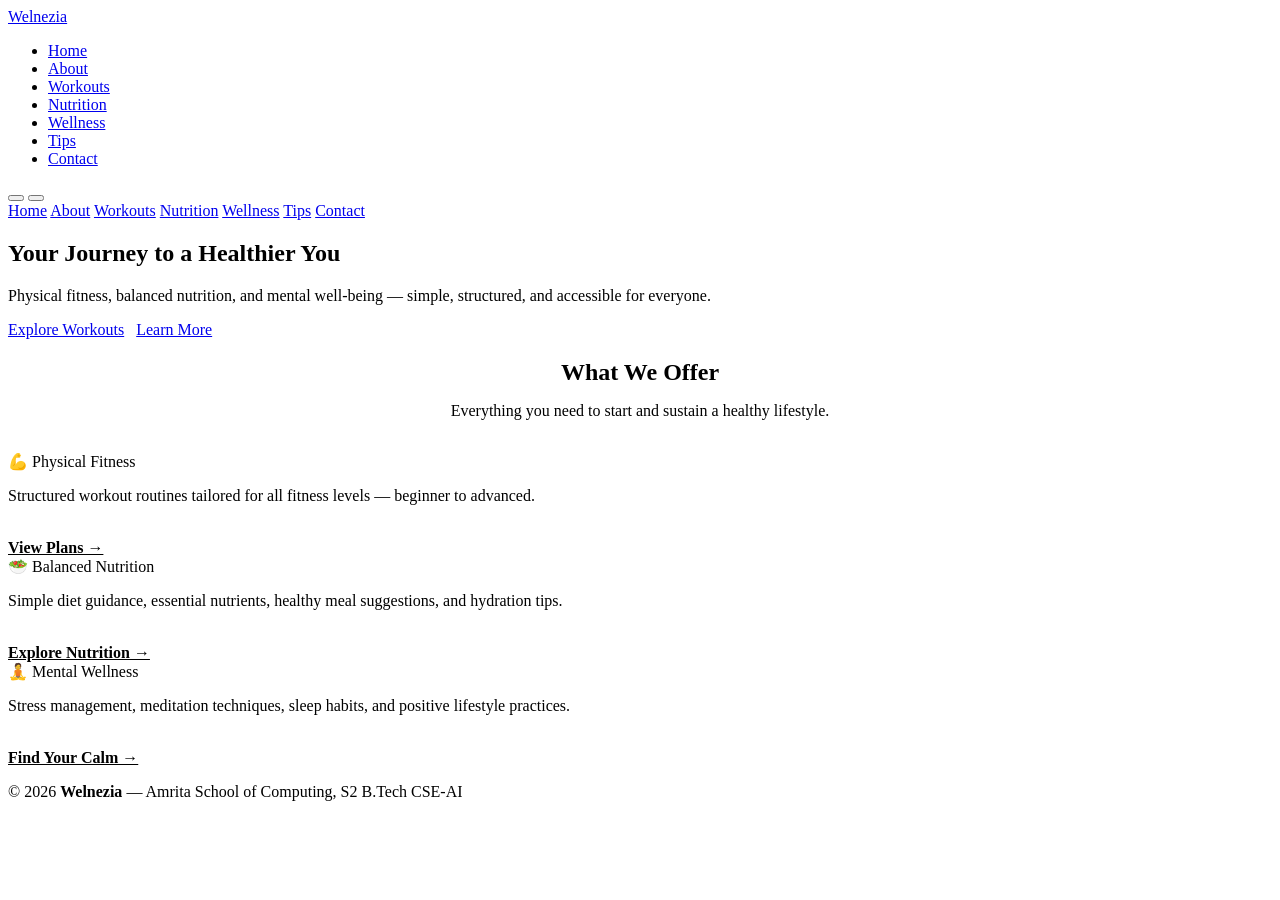
==== index.html @ d92b222f "updated index.html" ====
<!DOCTYPE html>
<html lang="en">
<head>
  <meta charset="UTF-8">
  <meta name="viewport" content="width=device-width, initial-scale=1.0">
  <title>Welnezia | Home</title>
  <meta name="description" content="Welnezia – Home. Health, fitness and mental wellness.">
  <meta name="keywords" content="health, fitness, diet, wellness, workout, nutrition">
  <meta property="og:title" content="Welnezia | Home">
  <meta property="og:image" content="https://picsum.photos/seed/welnezia/1200/630">
  <link rel="preconnect" href="https://fonts.googleapis.com">
  <link rel="preconnect" href="https://fonts.gstatic.com" crossorigin>
  <link href="https://fonts.googleapis.com/css2?family=Nova+Mono&family=Nova+Round&display=swap" rel="stylesheet">
  <link rel="stylesheet" href="css/style.css">
  <link rel="icon" href="data:image/svg+xml,<svg xmlns=%22http://www.w3.org/2000/svg%22 viewBox=%220 0 100 100%22><text y=%22.9em%22 font-size=%2290%22>🌿</text></svg>">
</head>
<body>
  <header>
    <a href="index.html" class="logo">Welnezia</a>
    <nav>
      <ul class="nav-links">
        <li><a href="index.html">Home</a></li>
        <li><a href="about.html">About</a></li>
        <li><a href="workouts.html">Workouts</a></li>
        <li><a href="nutrition.html">Nutrition</a></li>
        <li><a href="mental.html">Wellness</a></li>
        <li><a href="tips.html">Tips</a></li>
        <li><a href="contact.html">Contact</a></li>
      </ul>
    </nav>
    <div class="nav-controls">
      <button id="theme-toggle" aria-label="Toggle theme"></button>
      <button id="hamburger" aria-label="Open menu"></button>
    </div>
  </header>
  <div id="mobile-menu">
    <a href="index.html">Home</a>
    <a href="about.html">About</a>
    <a href="workouts.html">Workouts</a>
    <a href="nutrition.html">Nutrition</a>
    <a href="mental.html">Wellness</a>
    <a href="tips.html">Tips</a>
    <a href="contact.html">Contact</a>
  </div>
  <main>

    <section class="hero">
      <h1>Your Journey to a Healthier You</h1>
      <p>Physical fitness, balanced nutrition, and mental well-being — simple, structured, and accessible for everyone.</p>
      <a href="workouts.html" class="btn">Explore Workouts</a>
      &nbsp;
      <a href="about.html" class="btn" style="background:var(--green-600)">Learn More</a>
    </section>

    <section>
      <h2 style="text-align:center; margin-bottom:0.5rem;">What We Offer</h2>
      <p style="text-align:center; color:var(--text-muted); margin-bottom:2rem;">Everything you need to start and sustain a healthy lifestyle.</p>
      <div class="grid-container">
        <div class="card">
          <div class="card-heading">💪 Physical Fitness</div>
          <div class="card-body"><p>Structured workout routines tailored for all fitness levels — beginner to advanced.</p><br><a href="workouts.html" style="color:var(--primary); font-weight:700;">View Plans →</a></div>
        </div>
        <div class="card">
          <div class="card-heading">🥗 Balanced Nutrition</div>
          <div class="card-body"><p>Simple diet guidance, essential nutrients, healthy meal suggestions, and hydration tips.</p><br><a href="nutrition.html" style="color:var(--primary); font-weight:700;">Explore Nutrition →</a></div>
        </div>
        <div class="card">
          <div class="card-heading">🧘 Mental Wellness</div>
          <div class="card-body"><p>Stress management, meditation techniques, sleep habits, and positive lifestyle practices.</p><br><a href="mental-wellness.html" style="color:var(--primary); font-weight:700;">Find Your Calm →</a></div>
        </div>
      </div>
    </section>
  </main>
  <footer>
    <p>&copy; 2026 <strong>Welnezia</strong> &mdash; Amrita School of Computing, S2 B.Tech CSE-AI</p>
  </footer>
  <script src="js/script.js"></script>
</body>
</html>
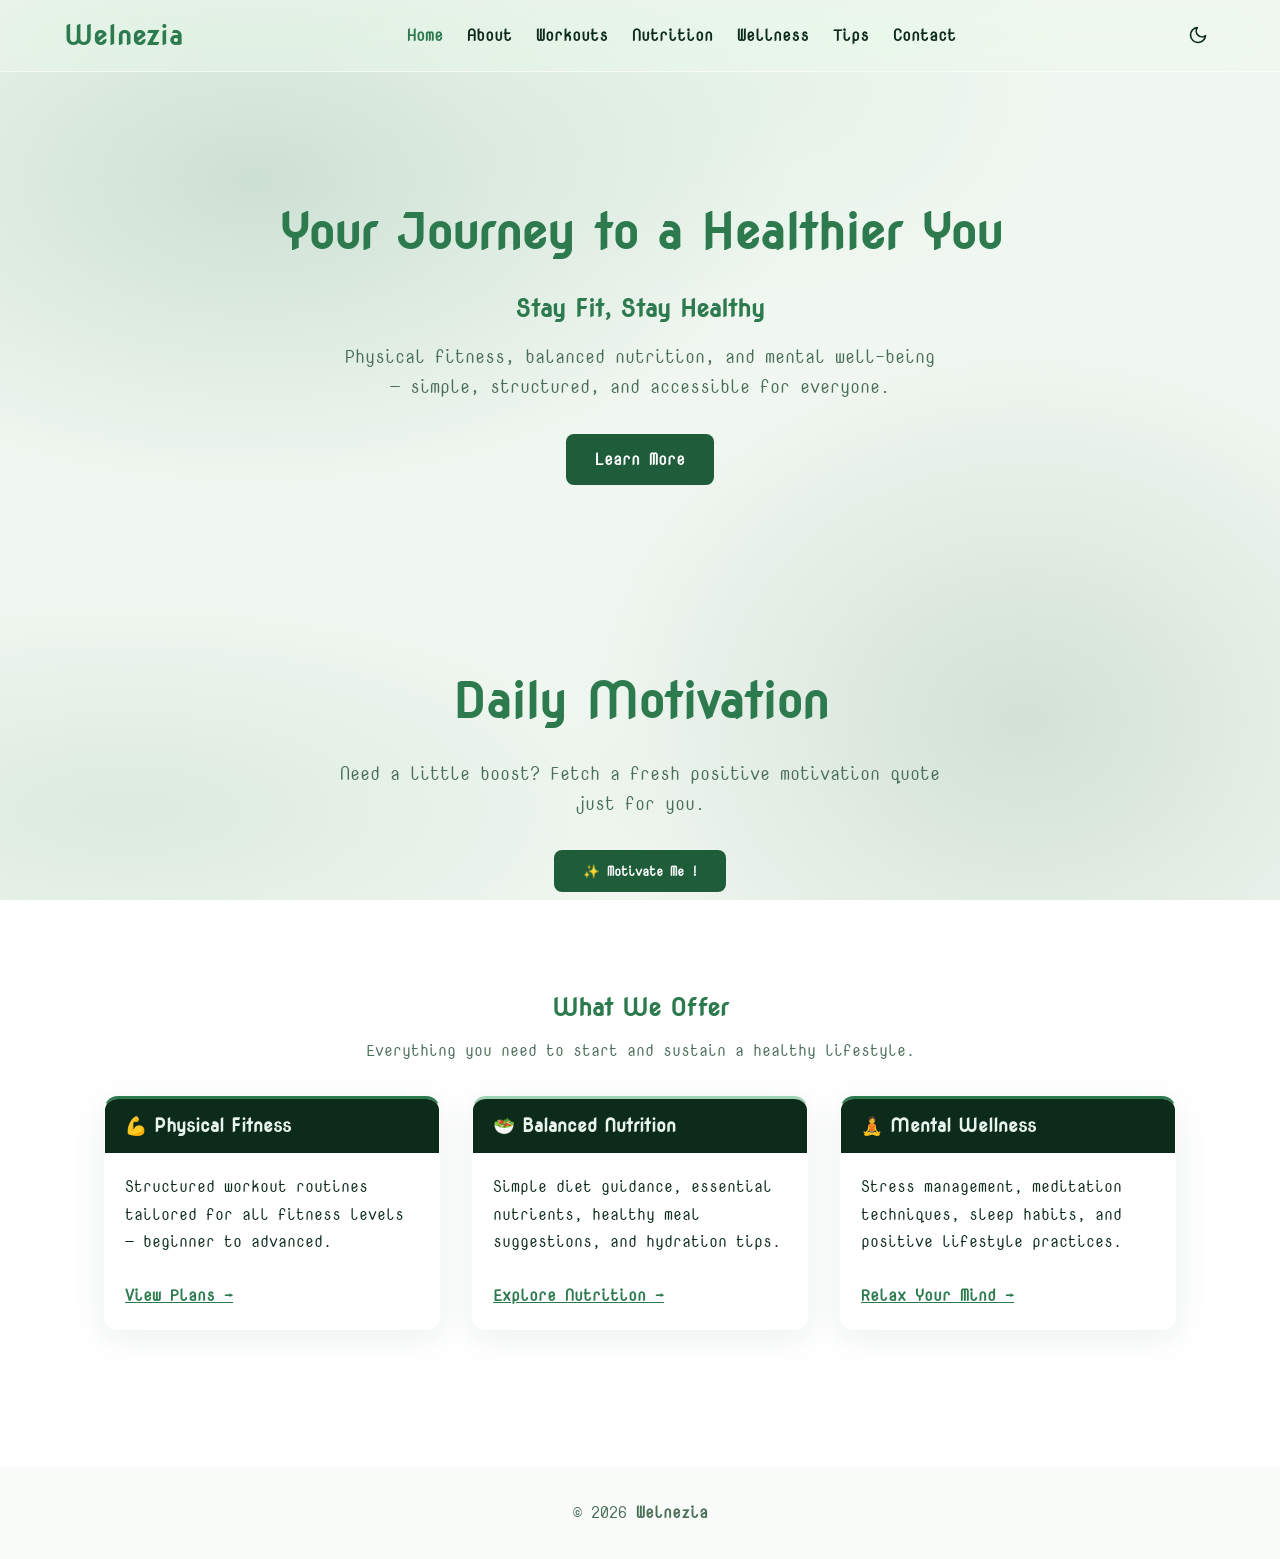
==== commit dfc25dbd: "updated homepage" ====
--- a/index.html
+++ b/index.html
@@ -12,19 +12,18 @@
   <link rel="preconnect" href="https://fonts.gstatic.com" crossorigin>
   <link href="https://fonts.googleapis.com/css2?family=Nova+Mono&family=Nova+Round&display=swap" rel="stylesheet">
   <link rel="stylesheet" href="css/style.css">
-  <link rel="icon" href="data:image/svg+xml,<svg xmlns=%22http://www.w3.org/2000/svg%22 viewBox=%220 0 100 100%22><text y=%22.9em%22 font-size=%2290%22>🌿</text></svg>">
 </head>
 <body>
   <header>
     <a href="index.html" class="logo">Welnezia</a>
     <nav>
       <ul class="nav-links">
-        <li><a href="index.html">Home</a></li>
+        <li><a href="index.html" class="active">Home</a></li>
         <li><a href="about.html">About</a></li>
         <li><a href="workouts.html">Workouts</a></li>
         <li><a href="nutrition.html">Nutrition</a></li>
         <li><a href="mental.html">Wellness</a></li>
-        <li><a href="tips.html">Tips</a></li>
+        <li><a href="blogs.html">Tips</a></li>
         <li><a href="contact.html">Contact</a></li>
       </ul>
     </nav>
@@ -34,22 +33,34 @@
     </div>
   </header>
   <div id="mobile-menu">
-    <a href="index.html">Home</a>
+    <a href="index.html" class="active">Home</a>
     <a href="about.html">About</a>
     <a href="workouts.html">Workouts</a>
     <a href="nutrition.html">Nutrition</a>
     <a href="mental.html">Wellness</a>
-    <a href="tips.html">Tips</a>
+    <a href="blogs.html">Tips</a>
     <a href="contact.html">Contact</a>
   </div>
   <main>
 
     <section class="hero">
       <h1>Your Journey to a Healthier You</h1>
+      <h2>Stay Fit, Stay Healthy</h2>
       <p>Physical fitness, balanced nutrition, and mental well-being — simple, structured, and accessible for everyone.</p>
-      <a href="workouts.html" class="btn">Explore Workouts</a>
-      &nbsp;
       <a href="about.html" class="btn" style="background:var(--green-600)">Learn More</a>
+    </section>
+
+    <!-- Daily Motivation Widget -->
+    <section class="hero">
+      <div class="motivation-section">
+        <h1>Daily Motivation</h1>
+        <p class="subtitle">Need a little boost? Fetch a fresh positive motivation quote just for you.</p>
+        <button class="btn" id="motivationBtn" style="background:var(--green-600)">✨ Motivate Me !</button>
+        <p id="motivationError"></p>
+        <div id="motivationBox">
+          <h1 id="motivationText"></h1>
+        </div>
+      </div>
     </section>
 
     <section>
@@ -66,14 +77,15 @@
         </div>
         <div class="card">
           <div class="card-heading">🧘 Mental Wellness</div>
-          <div class="card-body"><p>Stress management, meditation techniques, sleep habits, and positive lifestyle practices.</p><br><a href="mental-wellness.html" style="color:var(--primary); font-weight:700;">Find Your Calm →</a></div>
+          <div class="card-body"><p>Stress management, meditation techniques, sleep habits, and positive lifestyle practices.</p><br><a href="mental.html" style="color:var(--primary); font-weight:700;">Relax Your Mind →</a></div>
         </div>
       </div>
     </section>
   </main>
   <footer>
-    <p>&copy; 2026 <strong>Welnezia</strong> &mdash; Amrita School of Computing, S2 B.Tech CSE-AI</p>
+    <p>&copy; 2026 <strong>Welnezia</strong></p>
   </footer>
   <script src="js/script.js"></script>
+  <script src="js/api.js"></script>
 </body>
 </html>
--- a/css/style.css
+++ b/css/style.css
@@ -0,0 +1,389 @@
+@import url('https://fonts.googleapis.com/css2?family=Nova+Mono&family=Nova+Round&display=swap');
+
+/* ── Reset ── */
+*, *::before, *::after { box-sizing: border-box; margin: 0; padding: 0; }
+html {
+  scroll-behavior: smooth;
+  font-size: 16px;
+}
+body {
+  overflow-x: clip;
+  max-width: 100%;
+}
+
+/* ── CSS Variables ── */
+:root {
+  --green-50:  #e8f5ee;
+  --green-100: #c8e6d4;
+  --green-200: #a0d4b4;
+  --green-400: #2d7a4f;
+  --green-600: #1e5c3a;
+  --green-800: #133d27;
+  --green-900: #0d2b1a;
+
+  --bg:                #f0f7f0;
+  --surface:           rgba(255,255,255,0.55);
+  --primary:           var(--green-400);
+  --text:              #0d2b1a;
+  --text-muted:        #4a6e57;
+  --border:            rgba(255,255,255,0.70);
+  --card-heading-bg:   var(--green-900);
+  --card-heading-text: var(--green-50);
+  --shadow:            0 8px 32px rgba(45,122,79,0.10);
+  --nav-bg:            rgba(240,247,240,0.45);
+  --nav-border:        rgba(255,255,255,0.60);
+  --error:             #b91c1c;
+  --font-display:      'Nova Round', system-ui, sans-serif;
+  --font-body:         'Nova Mono', monospace;
+}
+
+[data-theme="dark"] {
+  --bg:                #0a0f0b;
+  --surface:           rgba(20,35,25,0.60);
+  --primary:           #4db87a;
+  --text:              #e8f5ee;
+  --text-muted:        #8aab8a;
+  --border:            rgba(255,255,255,0.07);
+  --card-heading-bg:   var(--green-50);
+  --card-heading-text: var(--green-900);
+  --shadow:            0 8px 32px rgba(0,0,0,0.50);
+  --nav-bg:            rgba(10,15,11,0.55);
+  --nav-border:        rgba(255,255,255,0.08);
+  --error:             #f87171;
+}
+
+/* ── Mesh Gradient Background ── */
+body {
+  font-family: var(--font-body);
+  color: var(--text);
+  line-height: 1.7;
+  min-height: 100vh;
+  transition: color 0.3s;
+}
+
+body::before {
+  content: '';
+  position: fixed;
+  inset: 0;
+  z-index: -1;
+  background:
+    radial-gradient(ellipse 60% 50% at 20% 20%, rgba(45,122,79,0.18) 0%, transparent 70%),
+    radial-gradient(ellipse 50% 60% at 80% 80%, rgba(30,92,58,0.14) 0%, transparent 70%),
+    radial-gradient(ellipse 40% 40% at 60% 10%, rgba(160,212,180,0.12) 0%, transparent 60%),
+    radial-gradient(ellipse 70% 40% at 10% 90%, rgba(45,122,79,0.10) 0%, transparent 60%),
+    var(--bg);
+  transition: background 0.3s;
+}
+
+[data-theme="dark"] body::before {
+  background:
+    radial-gradient(ellipse 50% 40% at 15% 25%, rgba(20,50,30,0.55) 0%, transparent 70%),
+    radial-gradient(ellipse 40% 50% at 85% 75%, rgba(13,43,26,0.50) 0%, transparent 70%),
+    radial-gradient(ellipse 30% 35% at 55% 5%,  rgba(30,60,40,0.30) 0%, transparent 60%),
+    radial-gradient(ellipse 60% 30% at 5%  95%, rgba(10,25,15,0.40) 0%, transparent 60%),
+    var(--bg);
+}
+
+/* ── Glassmorphism Navbar ── */
+header {
+  background: var(--nav-bg);
+  backdrop-filter: blur(24px) saturate(180%);
+  -webkit-backdrop-filter: blur(24px) saturate(180%);
+  border-bottom: 1px solid var(--nav-border);
+  padding: 0.85rem 5%;
+  display: flex;
+  justify-content: space-between;
+  align-items: center;
+  position: sticky;
+  top: 0;
+  z-index: 1000;
+  width: 100%;
+}
+
+.logo {
+  font-family: var(--font-display);
+  font-size: 1.6rem;
+  font-weight: 700;
+  color: var(--primary);
+  text-decoration: none;
+  letter-spacing: 1px;
+}
+
+.nav-links {
+  display: flex;
+  list-style: none;
+  gap: 1.5rem;
+  align-items: center;
+}
+
+.nav-links a {
+  text-decoration: none;
+  color: var(--text);
+  font-family: var(--font-body);
+  font-weight: 600;
+  transition: color 0.2s;
+}
+
+.nav-links a:hover,
+.nav-links a.active { color: var(--primary); }
+
+.nav-controls {
+  display: flex;
+  align-items: center;
+  gap: 0.5rem;
+}
+
+#theme-toggle, #hamburger {
+  background: none;
+  border: none;
+  cursor: pointer;
+  color: var(--text);
+  display: flex;
+  align-items: center;
+  justify-content: center;
+  width: 36px;    /* ← ADDED */
+  height: 36px;   /* ← ADDED */
+  padding: 6px;
+  border-radius: 6px;
+  transition: background 0.2s;
+}
+
+#theme-toggle:hover, #hamburger:hover { background: rgba(45,122,79,0.12); }
+
+/* ── Mobile Menu ── */
+#mobile-menu {
+  display: none;
+  position: fixed;
+  top: 57px;
+  left: 0;
+  right: 0;
+  background: var(--nav-bg);
+  backdrop-filter: blur(24px) saturate(180%);
+  -webkit-backdrop-filter: blur(24px) saturate(180%);
+  border-bottom: 1px solid var(--nav-border);
+  padding: 1rem 5%;
+  flex-direction: column;
+  gap: 1rem;
+  z-index: 1001;
+  width: 100%;
+}
+
+#mobile-menu.open { display: flex; }
+
+#mobile-menu a {
+  text-decoration: none;
+  color: var(--text);
+  font-family: var(--font-body);
+  font-weight: 600;
+  padding: 0.5rem 0;
+  border-bottom: 1px solid var(--border);
+  transition: color 0.2s;
+}
+
+#mobile-menu a:hover { color: var(--primary); }
+
+#hamburger { display: none; }
+
+@media (max-width: 768px) {
+  .nav-links { display: none; }
+  #hamburger  { display: flex; }
+}
+
+/* ── Main Layout ── */
+main {
+  max-width: 1200px;
+  margin: 0 auto;
+  padding: 2.5rem 5%;
+  min-height: 80vh;
+  width: 100%;
+}
+
+h1, h2, h3, h4 {
+  font-family: var(--font-display);
+  color: var(--primary);
+  margin-bottom: 0.75rem;
+}
+
+/* ── Hero Section ── */
+.hero {
+  text-align: center;
+  padding: 5rem 1rem 4rem;
+}
+
+.hero h1 { font-size: 3rem; margin-bottom: 1rem; }
+.hero p  { font-size: 1.1rem; color: var(--text-muted); max-width: 600px; margin: 0 auto 2rem; }
+
+/* ── Glass Cards ── */
+.card {
+  background: var(--surface);
+  backdrop-filter: blur(16px) saturate(160%);
+  -webkit-backdrop-filter: blur(16px) saturate(160%);
+  border: 1px solid var(--border);
+  border-radius: 14px;
+  box-shadow: var(--shadow);
+  overflow: hidden;
+  transition: transform 0.3s, box-shadow 0.3s;
+}
+
+.card:hover {
+  transform: translateY(-6px);
+  box-shadow: 0 16px 48px rgba(45,122,79,0.18);
+}
+
+.card-heading {
+  background: var(--card-heading-bg);
+  color: var(--card-heading-text);
+  font-family: var(--font-display);
+  font-size: 1.1rem;
+  font-weight: 700;
+  padding: 0.75rem 1.25rem;
+}
+
+.card-body { padding: 1.25rem; }
+
+/* ── Grid ── */
+.grid-container {
+  display: grid;
+  grid-template-columns: repeat(auto-fit, minmax(280px, 1fr));
+  gap: 2rem;
+  margin: 2rem 0;
+}
+
+/* ── Buttons ── */
+.btn {
+  display: inline-block;
+  padding: 0.75rem 1.8rem;
+  background: var(--primary);
+  color: #fff;
+  border: none;
+  border-radius: 8px;
+  cursor: pointer;
+  font-family: var(--font-body);
+  font-weight: 700;
+  text-decoration: none;
+  transition: transform 0.2s, filter 0.2s;
+}
+
+.btn:hover { transform: translateY(-2px); filter: brightness(1.12); }
+
+/* ── Tables ── */
+table           { width: 100%; border-collapse: collapse; margin: 2rem 0; }
+caption         { padding: 0.75rem; font-family: var(--font-display); color: var(--text-muted); }
+th, td          { padding: 0.85rem 1rem; border: 1px solid rgba(45,122,79,0.2); text-align: left; }
+thead th        { background: var(--green-400); color: #fff; font-family: var(--font-display); }
+tbody tr:nth-child(even) { background: rgba(45,122,79,0.05); }
+tfoot td        { font-weight: bold; background: rgba(45,122,79,0.08); }
+
+/* ── Forms ── */
+form {
+  background: var(--surface);
+  backdrop-filter: blur(16px);
+  -webkit-backdrop-filter: blur(16px);
+  border: 1px solid var(--border);
+  border-radius: 14px;
+  padding: 2rem;
+  max-width: 620px;
+  margin: 0 auto;
+  display: flex;
+  flex-direction: column;
+  gap: 1rem;
+  width: 100%;
+}
+
+fieldset { border: 1px solid rgba(45,122,79,0.25); padding: 1.25rem; border-radius: 8px; }
+legend   { padding: 0 0.5rem; color: var(--primary); font-family: var(--font-display); }
+label    { font-weight: 600; display: block; margin-top: 0.5rem; }
+
+input[type="text"],
+input[type="email"],
+input[type="tel"],
+input[type="date"],
+input[type="number"],
+select, textarea {
+  width: 100%;
+  padding: 0.7rem 1rem;
+  border: 1px solid rgba(45,122,79,0.3);
+  border-radius: 6px;
+  background: rgba(255,255,255,0.3);
+  color: var(--text);
+  font-family: var(--font-body);
+  margin-top: 0.3rem;
+}
+
+[data-theme="dark"] input,
+[data-theme="dark"] select,
+[data-theme="dark"] textarea { background: rgba(20,50,30,0.4); }
+
+input:focus, textarea:focus, select:focus { outline: 2px solid var(--primary); }
+.error-msg { color: var(--error); font-size: 0.82rem; display: none; }
+
+/* ---Daily Motivation Widget ---*/
+.motivation-section {
+  text-align: center;
+  max-width: 700px;
+  margin: 2rem auto;
+}
+
+#motivationBox {
+  max-width: 600px;
+  margin: 1.5rem auto 0;
+}
+
+#motivationText {
+  color: var(--text-muted);
+}
+
+
+/* ── Details/Summary ── */
+details {
+  background: var(--surface);
+  backdrop-filter: blur(12px);
+  border: 1px solid var(--border);
+  border-radius: 10px;
+  padding: 1rem 1.25rem;
+  margin-bottom: 1rem;
+}
+
+summary    { cursor: pointer; color: var(--primary); font-family: var(--font-display); font-weight: 700; }
+details p  { margin-top: 0.75rem; color: var(--text-muted); }
+
+/* ── Media ── */
+img, video      { max-width: 100%; height: auto; border-radius: 10px; }
+.media-wrapper  { margin: 2rem 0; text-align: center; max-width: 100%; overflow: hidden; }
+canvas          { border-radius: 10px; background: var(--surface); border: 1px solid var(--border); max-width: 100%; }
+iframe          { border-radius: 10px; max-width: 100%; }
+
+/* ── Footer ── */
+footer {
+  text-align: center;
+  padding: 2rem;
+  background: var(--nav-bg);
+  backdrop-filter: blur(24px);
+  border-top: 1px solid var(--nav-border);
+  font-family: var(--font-body);
+  color: var(--text-muted);
+  margin-top: 4rem;
+  width: 100%;
+}
+
+/* ── Selectors / Pseudo-classes / Pseudo-elements ── */
+nav > ul > li > a:not(.active):hover  { opacity: 0.8; }
+.card:nth-child(odd)                  { border-top: 3px solid var(--primary); }
+.card:nth-child(even)                 { border-top: 3px solid var(--green-200); }
+input[type="checkbox"] + label        { cursor: pointer; }
+.card::before                         { content: ''; display: block; }
+details summary::after                { content: ' ▾'; }
+details[open] summary::after          { content: ' ▴'; }
+
+/* ── Responsive ── */
+@media (max-width: 768px) {
+  .hero h1         { font-size: 2rem; }
+  .hero            { padding: 3rem 1rem 2rem; }
+  main             { padding: 1.5rem 4%; }
+  .grid-container  { grid-template-columns: 1fr; }
+  table            { font-size: 0.78rem; display: block; overflow-x: auto; -webkit-overflow-scrolling: touch; }
+  th, td           { padding: 0.5rem 0.6rem; white-space: nowrap; }
+  img, iframe, video { max-width: 100%; }
+  form             { padding: 1.25rem; }
+  .btn             { width: 100%; text-align: center; }
+}
